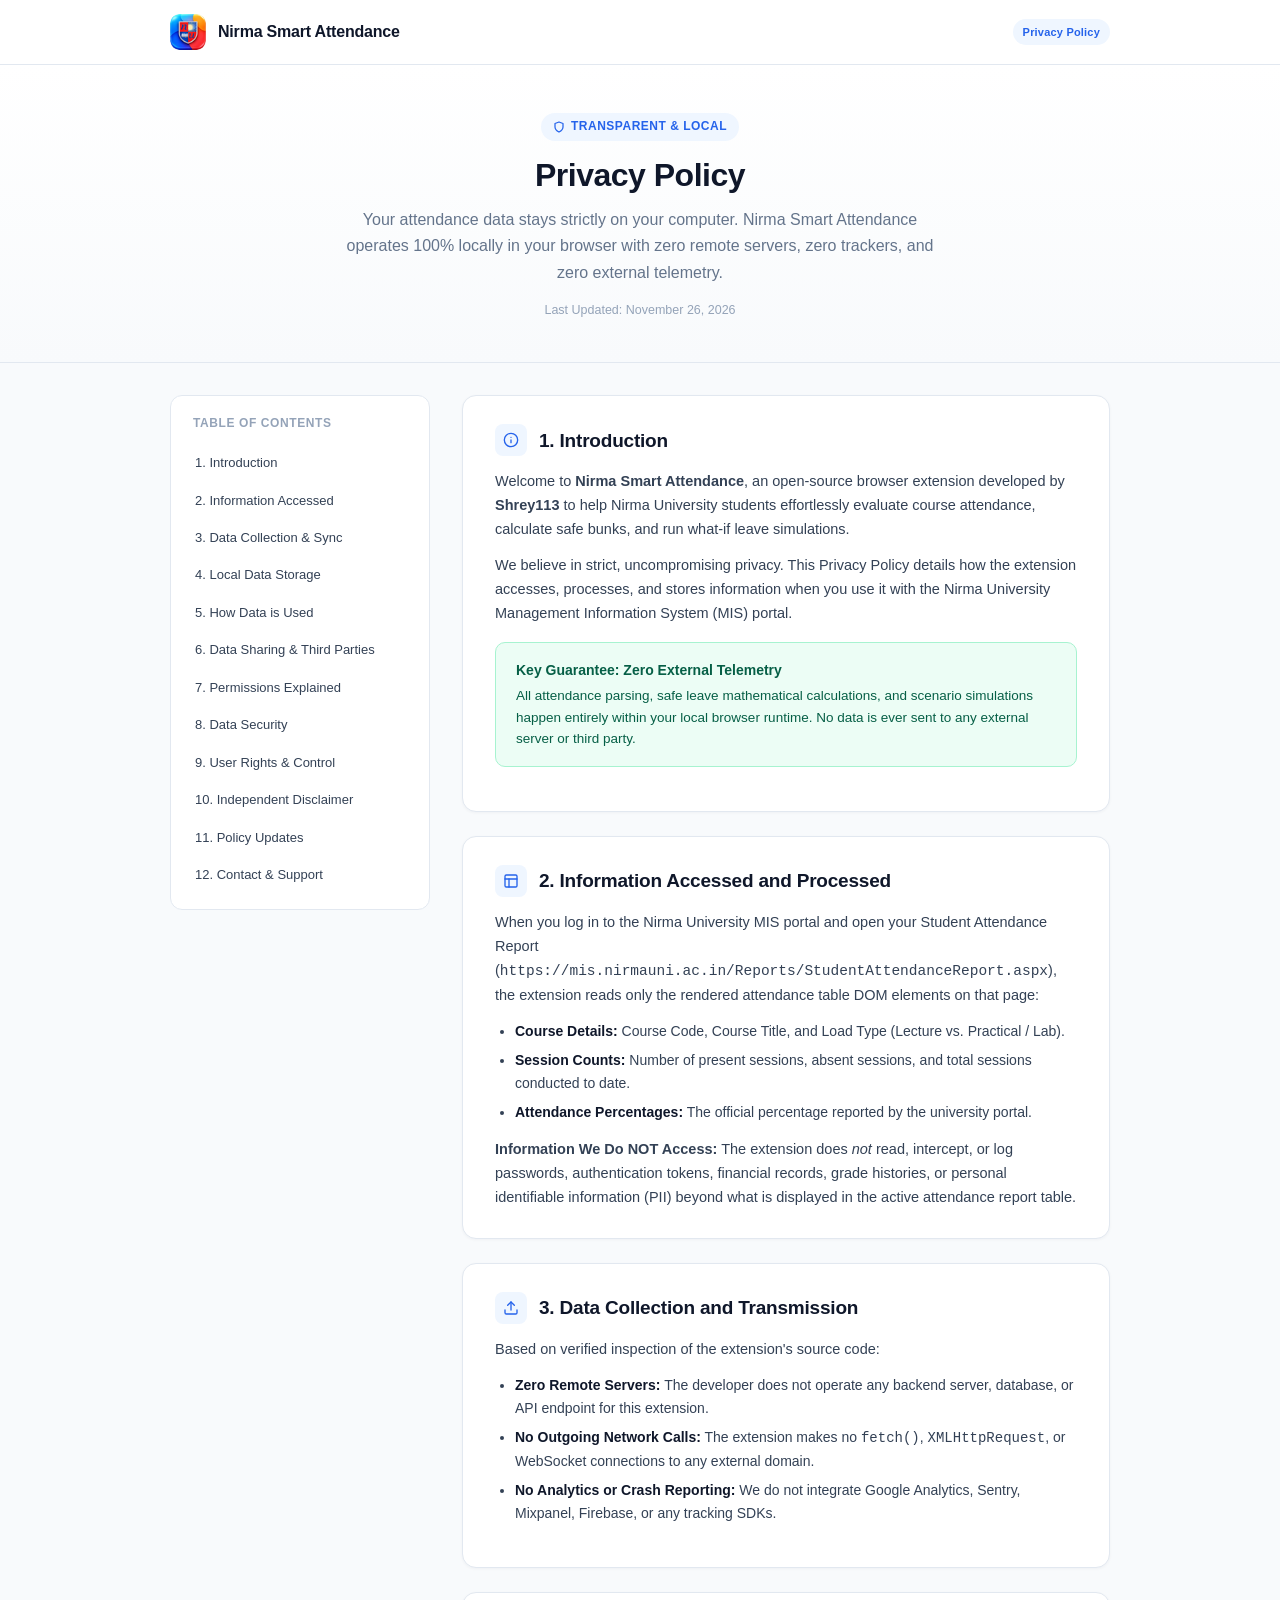
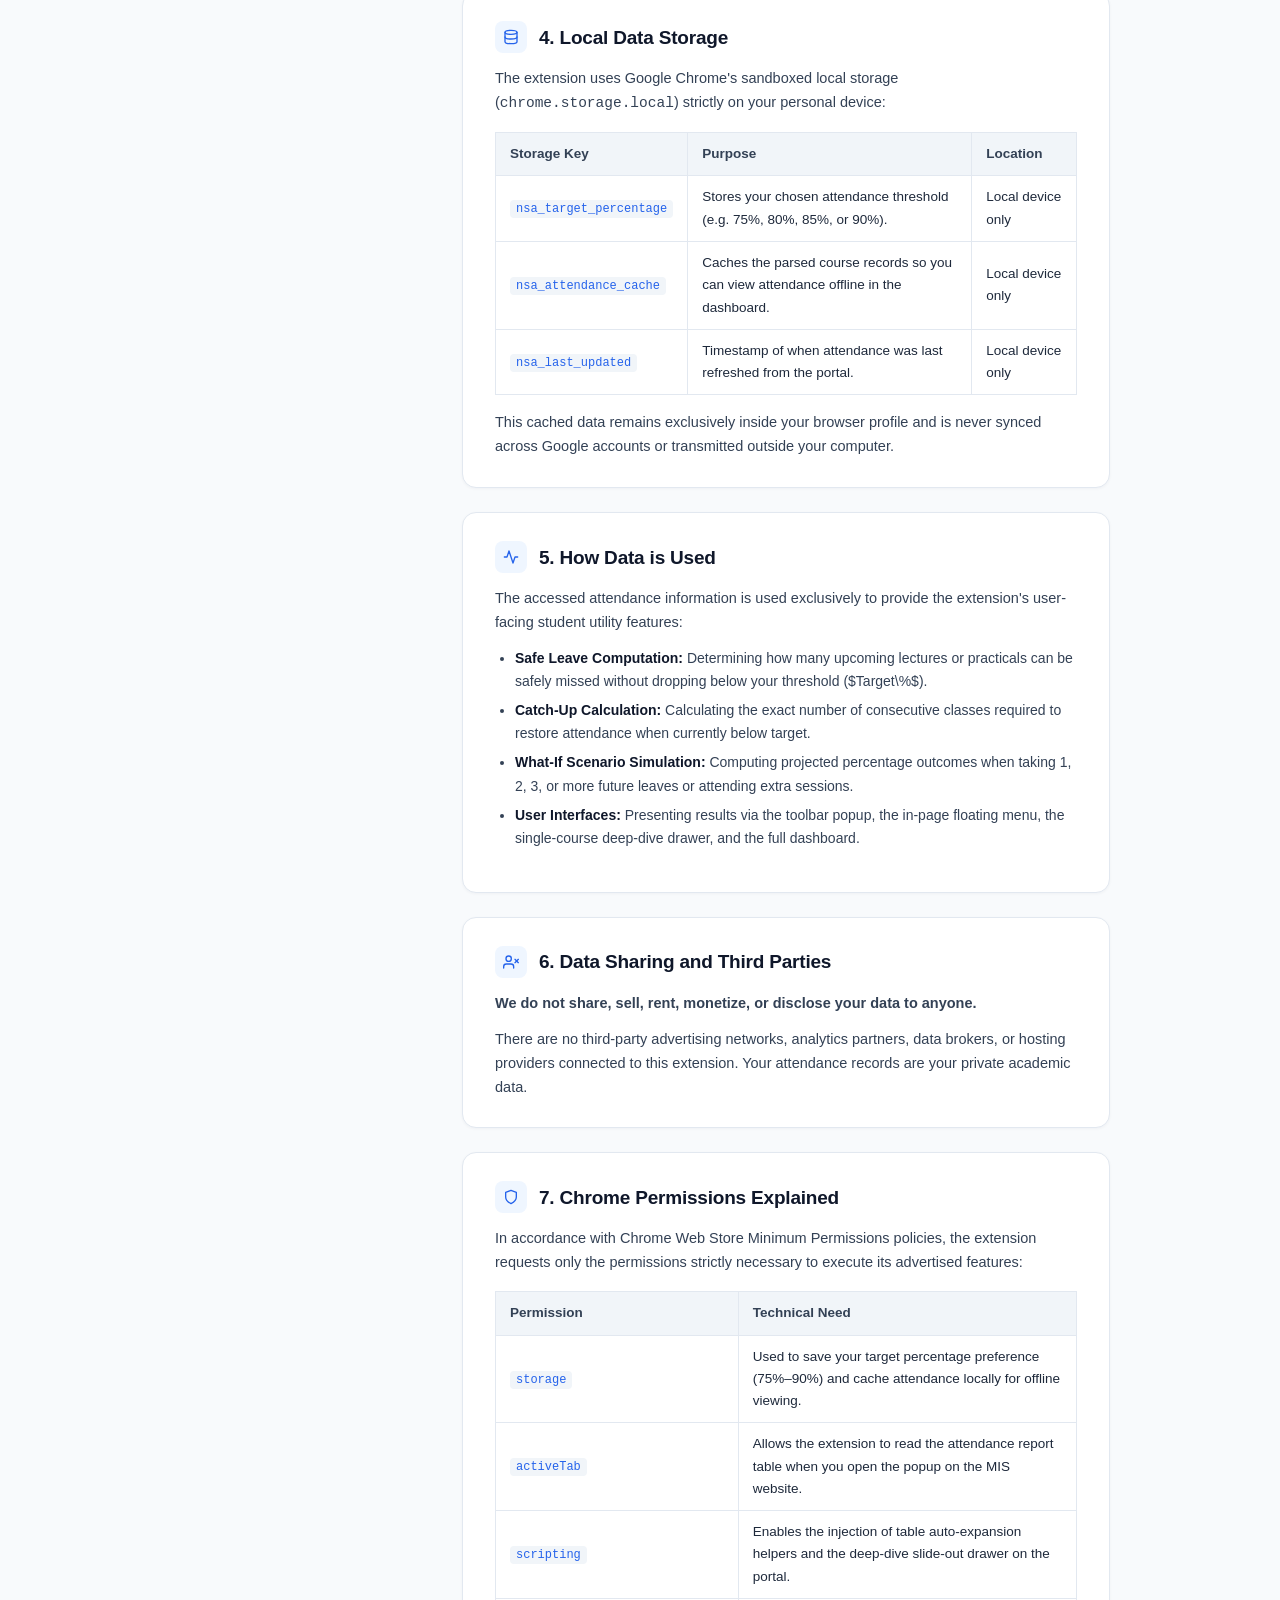
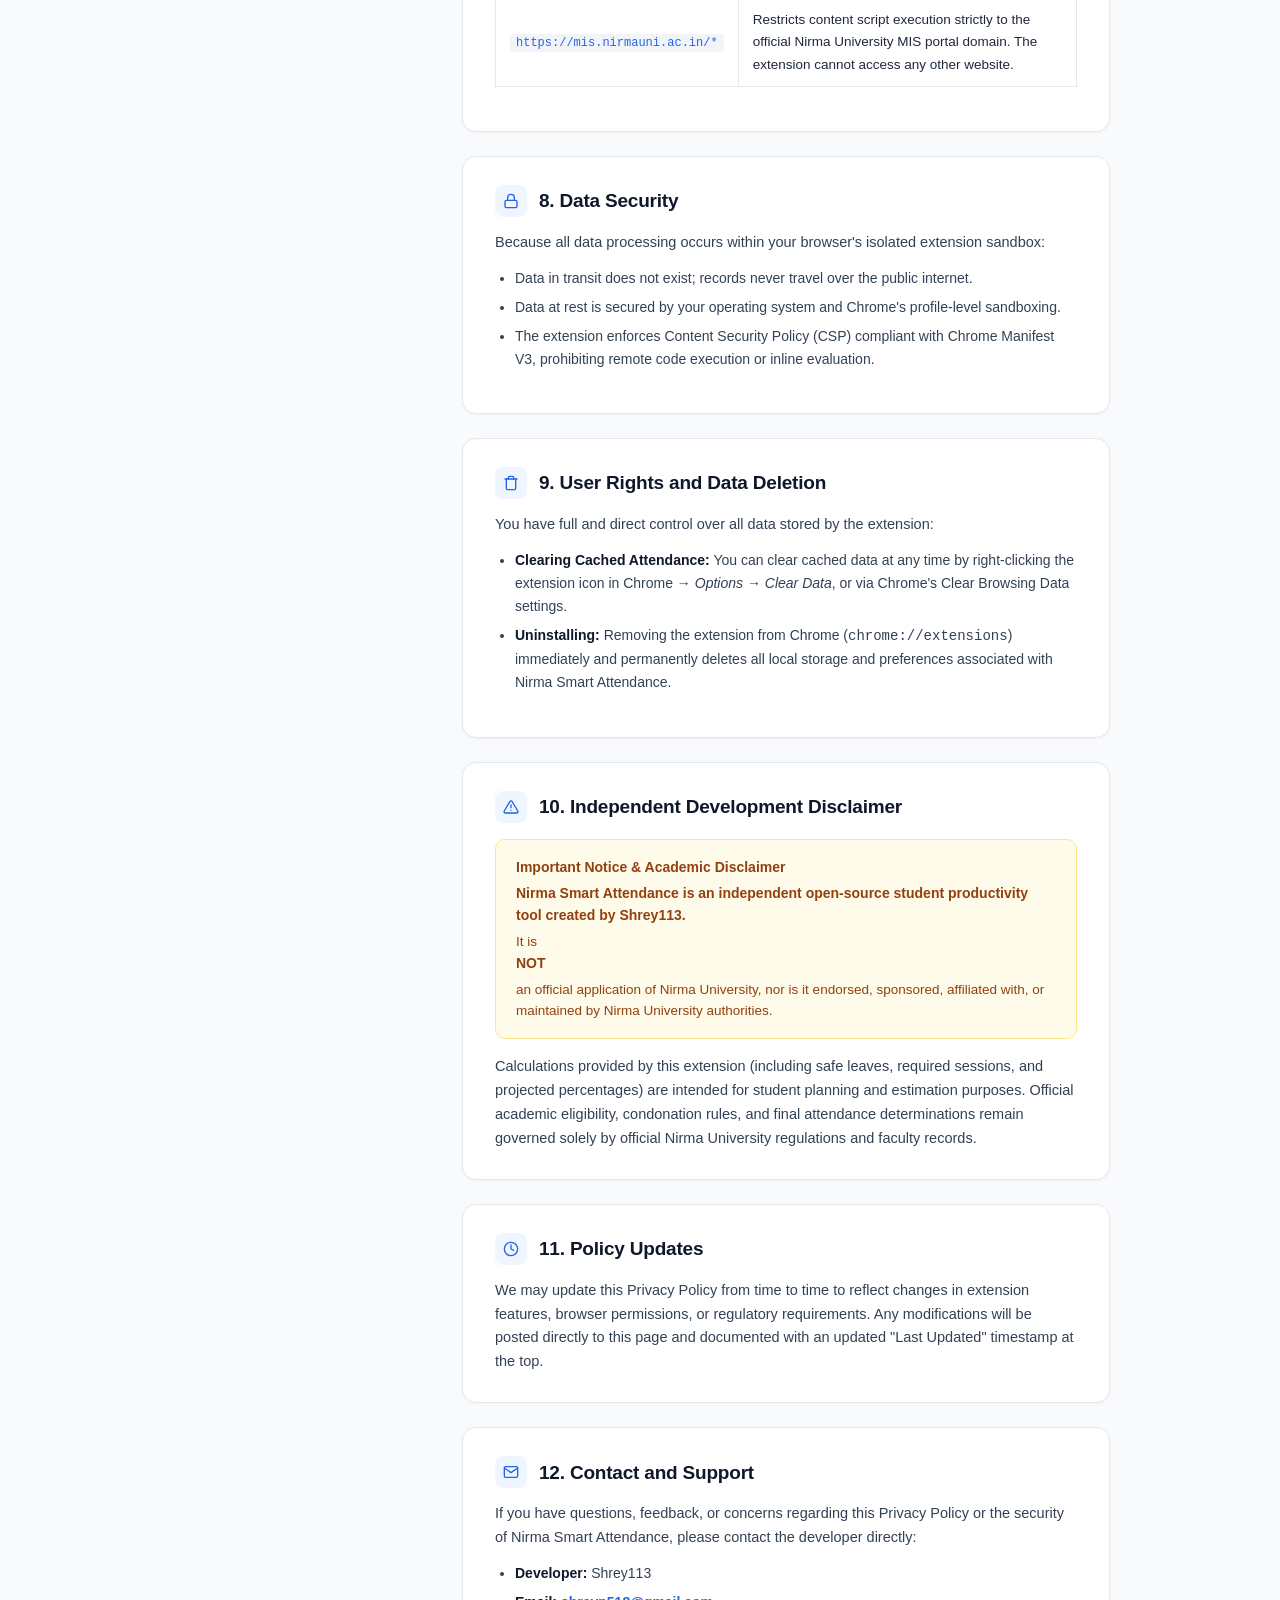
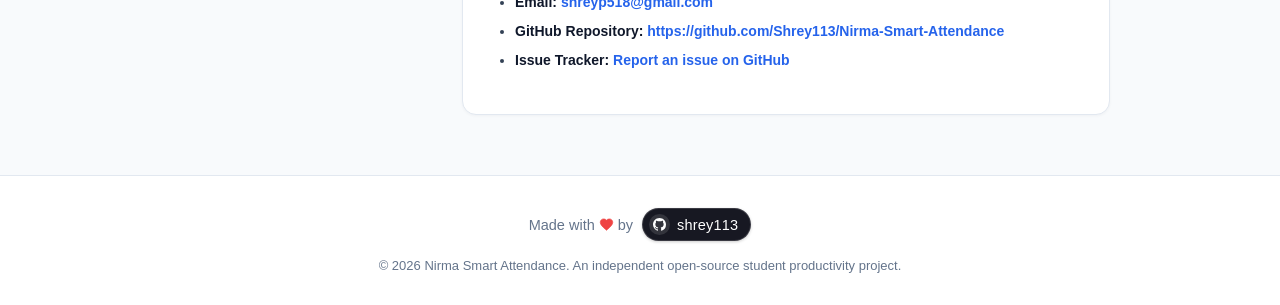
==== privacy.html @ ae68bc01 "feat: add gitignore and privacy policy page for Nirma Smart Attendance" ====
<!DOCTYPE html>
<html lang="en">
<head>
  <meta charset="UTF-8">
  <meta name="viewport" content="width=device-width, initial-scale=1.0">
  <title>Privacy Policy - Nirma Smart Attendance</title>
  <link rel="icon" type="image/png" href="assets/icons/icon32.png">
  <style>
    :root {
      --primary: #2563eb;
      --primary-hover: #1d4ed8;
      --primary-light: #eff6ff;
      --safe: #059669;
      --safe-bg: #ecfdf5;
      --warning: #d97706;
      --warning-bg: #fffbeb;
      --danger: #dc2626;
      --gray-50: #f8fafc;
      --gray-100: #f1f5f9;
      --gray-200: #e2e8f0;
      --gray-300: #cbd5e1;
      --gray-400: #94a3b8;
      --gray-500: #64748b;
      --gray-700: #334155;
      --gray-800: #1e293b;
      --gray-900: #0f172a;
      --font: -apple-system, BlinkMacSystemFont, "Segoe UI", Roboto, Helvetica, Arial, sans-serif;
    }

    * {
      box-sizing: border-box;
      margin: 0;
      padding: 0;
    }

    body {
      font-family: var(--font);
      background-color: var(--gray-50);
      color: var(--gray-800);
      line-height: 1.65;
      -webkit-font-smoothing: antialiased;
    }

    /* Top Navigation Bar */
    .nav-bar {
      background: #ffffff;
      border-bottom: 1px solid var(--gray-200);
      position: sticky;
      top: 0;
      z-index: 50;
      backdrop-filter: blur(8px);
    }

    .nav-container {
      max-width: 980px;
      margin: 0 auto;
      padding: 14px 20px;
      display: flex;
      align-items: center;
      justify-content: space-between;
    }

    .nav-brand {
      display: flex;
      align-items: center;
      gap: 12px;
      text-decoration: none;
      color: var(--gray-900);
    }

    .nav-logo {
      width: 36px;
      height: 36px;
      border-radius: 9px;
      object-fit: contain;
    }

    .nav-title {
      font-size: 16px;
      font-weight: 700;
      letter-spacing: -0.2px;
    }

    .nav-badge {
      background: var(--primary-light);
      color: var(--primary);
      font-size: 11px;
      font-weight: 700;
      padding: 4px 10px;
      border-radius: 9999px;
      letter-spacing: 0.2px;
    }

    /* Hero Banner */
    .hero-section {
      background: linear-gradient(180deg, #ffffff 0%, var(--gray-50) 100%);
      border-bottom: 1px solid var(--gray-200);
      padding: 48px 20px 40px;
      text-align: center;
    }

    .hero-container {
      max-width: 780px;
      margin: 0 auto;
    }

    .hero-tag {
      display: inline-flex;
      align-items: center;
      gap: 6px;
      background: var(--primary-light);
      color: var(--primary);
      padding: 4px 12px;
      border-radius: 9999px;
      font-size: 12px;
      font-weight: 700;
      text-transform: uppercase;
      letter-spacing: 0.5px;
      margin-bottom: 14px;
    }

    .hero-title {
      font-size: 32px;
      font-weight: 800;
      color: var(--gray-900);
      letter-spacing: -0.5px;
      line-height: 1.25;
      margin-bottom: 12px;
    }

    .hero-subtitle {
      font-size: 16px;
      color: var(--gray-500);
      max-width: 620px;
      margin: 0 auto;
    }

    .last-updated {
      display: inline-block;
      margin-top: 14px;
      font-size: 12.5px;
      color: var(--gray-400);
      font-weight: 500;
    }

    /* Main Content Container */
    .main-container {
      max-width: 980px;
      margin: 32px auto 60px;
      padding: 0 20px;
      display: grid;
      grid-template-columns: 260px 1fr;
      gap: 32px;
    }

    /* Table of Contents Sidebar */
    .sidebar {
      position: sticky;
      top: 80px;
      height: fit-content;
      background: #ffffff;
      border: 1px solid var(--gray-200);
      border-radius: 12px;
      padding: 18px 14px;
    }

    .sidebar-title {
      font-size: 12px;
      font-weight: 700;
      text-transform: uppercase;
      letter-spacing: 0.6px;
      color: var(--gray-400);
      margin-bottom: 12px;
      padding-left: 8px;
    }

    .toc-list {
      list-style: none;
      display: flex;
      flex-direction: column;
      gap: 4px;
    }

    .toc-link {
      display: block;
      padding: 6px 10px;
      color: var(--gray-700);
      text-decoration: none;
      font-size: 13px;
      font-weight: 500;
      border-radius: 6px;
      transition: all 0.15s ease;
    }

    .toc-link:hover {
      background: var(--primary-light);
      color: var(--primary);
    }

    /* Content Cards */
    .content-area {
      display: flex;
      flex-direction: column;
      gap: 24px;
    }

    .card {
      background: #ffffff;
      border: 1px solid var(--gray-200);
      border-radius: 14px;
      padding: 28px 32px;
      box-shadow: 0 1px 3px rgba(15, 23, 42, 0.04);
    }

    .card-header {
      display: flex;
      align-items: center;
      gap: 12px;
      margin-bottom: 14px;
    }

    .card-icon {
      width: 32px;
      height: 32px;
      border-radius: 8px;
      background: var(--primary-light);
      color: var(--primary);
      display: flex;
      align-items: center;
      justify-content: center;
      flex-shrink: 0;
    }

    .card-title {
      font-size: 19px;
      font-weight: 700;
      color: var(--gray-900);
      letter-spacing: -0.2px;
    }

    .card p {
      font-size: 14.5px;
      color: var(--gray-700);
      margin-bottom: 12px;
      line-height: 1.65;
    }

    .card p:last-child {
      margin-bottom: 0;
    }

    .card ul {
      margin: 10px 0 14px 20px;
      font-size: 14px;
      color: var(--gray-700);
      display: flex;
      flex-direction: column;
      gap: 6px;
    }

    .card li strong {
      color: var(--gray-900);
    }

    /* Callout & Disclaimer Boxes */
    .callout {
      border-radius: 10px;
      padding: 16px 20px;
      margin: 16px 0;
      font-size: 13.5px;
      line-height: 1.6;
    }

    .callout-safe {
      background: var(--safe-bg);
      border: 1px solid #a7f3d0;
      color: #065f46;
    }

    .callout-warning {
      background: var(--warning-bg);
      border: 1px solid #fde68a;
      color: #92400e;
    }

    .callout-info {
      background: var(--primary-light);
      border: 1px solid #bfdbfe;
      color: #1e40af;
    }

    .callout strong {
      display: block;
      margin-bottom: 4px;
      font-size: 14px;
    }

    /* Table within policy */
    .policy-table {
      width: 100%;
      border-collapse: collapse;
      margin: 16px 0;
      font-size: 13.5px;
    }

    .policy-table th,
    .policy-table td {
      padding: 10px 14px;
      border: 1px solid var(--gray-200);
      text-align: left;
    }

    .policy-table th {
      background: var(--gray-100);
      color: var(--gray-700);
      font-weight: 600;
    }

    .policy-table td code {
      background: var(--gray-100);
      padding: 2px 6px;
      border-radius: 4px;
      font-size: 12px;
      font-family: ui-monospace, Menlo, Consolas, monospace;
      color: var(--primary);
    }

    /* Footer */
    .site-footer {
      background: #ffffff;
      border-top: 1px solid var(--gray-200);
      padding: 32px 20px;
      text-align: center;
      font-size: 13px;
      color: var(--gray-500);
    }

    .footer-container {
      max-width: 980px;
      margin: 0 auto;
      display: flex;
      flex-direction: column;
      align-items: center;
      gap: 14px;
    }

    .unified-footer-pill {
      display: inline-flex;
      align-items: center;
      gap: 9px;
      line-height: 1;
      white-space: nowrap;
    }

    .footer-made-by-text {
      font-size: 14.5px;
      font-weight: 500;
      color: var(--gray-500);
      display: inline-flex;
      align-items: center;
      gap: 4px;
    }

    .github-log-badge {
      display: inline-flex;
      align-items: center;
      gap: 7px;
      padding: 5px 12px 5px 6px;
      border-radius: 9999px;
      background: #171822;
      border: 1px solid rgba(255, 255, 255, 0.15);
      box-shadow: 0 1px 3px rgba(0, 0, 0, 0.2);
      text-decoration: none;
      cursor: pointer;
      line-height: 1;
      transition: all 0.15s ease;
    }

    .github-log-badge:hover {
      background: #1e202e;
      transform: translateY(-1px);
    }

    .github-log-icon-circle {
      display: flex;
      align-items: center;
      justify-content: center;
      width: 21px;
      height: 21px;
      border-radius: 50%;
      background: rgba(255, 255, 255, 0.12);
      color: #ffffff;
      flex-shrink: 0;
    }

    .github-log-text {
      color: #ffffff;
      font-size: 14.5px;
      font-weight: 500;
      letter-spacing: 0.2px;
      line-height: 1;
    }

    /* Responsive */
    @media (max-width: 768px) {
      .main-container {
        grid-template-columns: 1fr;
        margin-top: 20px;
      }

      .sidebar {
        display: none;
      }

      .card {
        padding: 22px 18px;
      }

      .hero-title {
        font-size: 26px;
      }

      .hero-subtitle {
        font-size: 14.5px;
      }
    }
  </style>
</head>
<body>

  <!-- Top Navigation Bar -->
  <nav class="nav-bar">
    <div class="nav-container">
      <a href="https://github.com/Shrey113/Nirma-Smart-Attendance" class="nav-brand" target="_blank" rel="noopener">
        <img src="assets/icons/icon48.png" alt="Logo" class="nav-logo">
        <span class="nav-title">Nirma Smart Attendance</span>
      </a>
      <span class="nav-badge">Privacy Policy</span>
    </div>
  </nav>

  <!-- Hero Header -->
  <header class="hero-section">
    <div class="hero-container">
      <span class="hero-tag">
        <svg width="12" height="12" viewBox="0 0 24 24" fill="none" stroke="currentColor" stroke-width="2.5" stroke-linecap="round" stroke-linejoin="round"><path d="M12 22s8-4 8-10V5l-8-3-8 3v7c0 6 8 10 8 10z"></path></svg>
        Transparent &amp; Local
      </span>
      <h1 class="hero-title">Privacy Policy</h1>
      <p class="hero-subtitle">
        Your attendance data stays strictly on your computer. Nirma Smart Attendance operates 100% locally in your browser with zero remote servers, zero trackers, and zero external telemetry.
      </p>
      <span class="last-updated">Last Updated: November 26, 2026</span>
    </div>
  </header>

  <!-- Main Content Layout -->
  <main class="main-container">

    <!-- Table of Contents Sidebar -->
    <aside class="sidebar">
      <div class="sidebar-title">Table of Contents</div>
      <ul class="toc-list">
        <li><a href="#introduction" class="toc-link">1. Introduction</a></li>
        <li><a href="#information-accessed" class="toc-link">2. Information Accessed</a></li>
        <li><a href="#data-collection" class="toc-link">3. Data Collection &amp; Sync</a></li>
        <li><a href="#data-storage" class="toc-link">4. Local Data Storage</a></li>
        <li><a href="#data-usage" class="toc-link">5. How Data is Used</a></li>
        <li><a href="#data-sharing" class="toc-link">6. Data Sharing &amp; Third Parties</a></li>
        <li><a href="#permissions" class="toc-link">7. Permissions Explained</a></li>
        <li><a href="#security" class="toc-link">8. Data Security</a></li>
        <li><a href="#user-rights" class="toc-link">9. User Rights &amp; Control</a></li>
        <li><a href="#disclaimer" class="toc-link">10. Independent Disclaimer</a></li>
        <li><a href="#policy-updates" class="toc-link">11. Policy Updates</a></li>
        <li><a href="#contact" class="toc-link">12. Contact &amp; Support</a></li>
      </ul>
    </aside>

    <!-- Main Content Area -->
    <div class="content-area">

      <!-- 1. Introduction -->
      <section class="card" id="introduction">
        <div class="card-header">
          <div class="card-icon">
            <svg width="16" height="16" viewBox="0 0 24 24" fill="none" stroke="currentColor" stroke-width="2" stroke-linecap="round" stroke-linejoin="round"><circle cx="12" cy="12" r="10"></circle><line x1="12" y1="16" x2="12" y2="12"></line><line x1="12" y1="8" x2="12.01" y2="8"></line></svg>
          </div>
          <h2 class="card-title">1. Introduction</h2>
        </div>
        <p>
          Welcome to <strong>Nirma Smart Attendance</strong>, an open-source browser extension developed by <strong>Shrey113</strong> to help Nirma University students effortlessly evaluate course attendance, calculate safe bunks, and run what-if leave simulations.
        </p>
        <p>
          We believe in strict, uncompromising privacy. This Privacy Policy details how the extension accesses, processes, and stores information when you use it with the Nirma University Management Information System (MIS) portal.
        </p>
        <div class="callout callout-safe">
          <strong>Key Guarantee: Zero External Telemetry</strong>
          All attendance parsing, safe leave mathematical calculations, and scenario simulations happen entirely within your local browser runtime. No data is ever sent to any external server or third party.
        </div>
      </section>

      <!-- 2. Information Accessed & Processed -->
      <section class="card" id="information-accessed">
        <div class="card-header">
          <div class="card-icon">
            <svg width="16" height="16" viewBox="0 0 24 24" fill="none" stroke="currentColor" stroke-width="2" stroke-linecap="round" stroke-linejoin="round"><rect x="3" y="3" width="18" height="18" rx="2" ry="2"></rect><line x1="3" y1="9" x2="21" y2="9"></line><line x1="9" y1="21" x2="9" y2="9"></line></svg>
          </div>
          <h2 class="card-title">2. Information Accessed and Processed</h2>
        </div>
        <p>
          When you log in to the Nirma University MIS portal and open your Student Attendance Report (<code>https://mis.nirmauni.ac.in/Reports/StudentAttendanceReport.aspx</code>), the extension reads only the rendered attendance table DOM elements on that page:
        </p>
        <ul>
          <li><strong>Course Details:</strong> Course Code, Course Title, and Load Type (Lecture vs. Practical / Lab).</li>
          <li><strong>Session Counts:</strong> Number of present sessions, absent sessions, and total sessions conducted to date.</li>
          <li><strong>Attendance Percentages:</strong> The official percentage reported by the university portal.</li>
        </ul>
        <p>
          <strong>Information We Do NOT Access:</strong> The extension does <em>not</em> read, intercept, or log passwords, authentication tokens, financial records, grade histories, or personal identifiable information (PII) beyond what is displayed in the active attendance report table.
        </p>
      </section>

      <!-- 3. Data Collection & Transmission -->
      <section class="card" id="data-collection">
        <div class="card-header">
          <div class="card-icon">
            <svg width="16" height="16" viewBox="0 0 24 24" fill="none" stroke="currentColor" stroke-width="2" stroke-linecap="round" stroke-linejoin="round"><path d="M21 15v4a2 2 0 0 1-2 2H5a2 2 0 0 1-2-2v-4"></path><polyline points="17 8 12 3 7 8"></polyline><line x1="12" y1="3" x2="12" y2="15"></line></svg>
          </div>
          <h2 class="card-title">3. Data Collection and Transmission</h2>
        </div>
        <p>
          Based on verified inspection of the extension's source code:
        </p>
        <ul>
          <li><strong>Zero Remote Servers:</strong> The developer does not operate any backend server, database, or API endpoint for this extension.</li>
          <li><strong>No Outgoing Network Calls:</strong> The extension makes no <code>fetch()</code>, <code>XMLHttpRequest</code>, or WebSocket connections to any external domain.</li>
          <li><strong>No Analytics or Crash Reporting:</strong> We do not integrate Google Analytics, Sentry, Mixpanel, Firebase, or any tracking SDKs.</li>
        </ul>
      </section>

      <!-- 4. Data Storage -->
      <section class="card" id="data-storage">
        <div class="card-header">
          <div class="card-icon">
            <svg width="16" height="16" viewBox="0 0 24 24" fill="none" stroke="currentColor" stroke-width="2" stroke-linecap="round" stroke-linejoin="round"><ellipse cx="12" cy="5" rx="9" ry="3"></ellipse><path d="M21 12c0 1.66-4 3-9 3s-9-1.34-9-3"></path><path d="M3 5v14c0 1.66 4 3 9 3s9-1.34 9-3V5"></path></svg>
          </div>
          <h2 class="card-title">4. Local Data Storage</h2>
        </div>
        <p>
          The extension uses Google Chrome's sandboxed local storage (<code>chrome.storage.local</code>) strictly on your personal device:
        </p>
        <table class="policy-table">
          <thead>
            <tr>
              <th>Storage Key</th>
              <th>Purpose</th>
              <th>Location</th>
            </tr>
          </thead>
          <tbody>
            <tr>
              <td><code>nsa_target_percentage</code></td>
              <td>Stores your chosen attendance threshold (e.g. 75%, 80%, 85%, or 90%).</td>
              <td>Local device only</td>
            </tr>
            <tr>
              <td><code>nsa_attendance_cache</code></td>
              <td>Caches the parsed course records so you can view attendance offline in the dashboard.</td>
              <td>Local device only</td>
            </tr>
            <tr>
              <td><code>nsa_last_updated</code></td>
              <td>Timestamp of when attendance was last refreshed from the portal.</td>
              <td>Local device only</td>
            </tr>
          </tbody>
        </table>
        <p>
          This cached data remains exclusively inside your browser profile and is never synced across Google accounts or transmitted outside your computer.
        </p>
      </section>

      <!-- 5. Data Usage -->
      <section class="card" id="data-usage">
        <div class="card-header">
          <div class="card-icon">
            <svg width="16" height="16" viewBox="0 0 24 24" fill="none" stroke="currentColor" stroke-width="2" stroke-linecap="round" stroke-linejoin="round"><polyline points="22 12 18 12 15 21 9 3 6 12 2 12"></polyline></svg>
          </div>
          <h2 class="card-title">5. How Data is Used</h2>
        </div>
        <p>
          The accessed attendance information is used exclusively to provide the extension's user-facing student utility features:
        </p>
        <ul>
          <li><strong>Safe Leave Computation:</strong> Determining how many upcoming lectures or practicals can be safely missed without dropping below your threshold ($Target\%$).</li>
          <li><strong>Catch-Up Calculation:</strong> Calculating the exact number of consecutive classes required to restore attendance when currently below target.</li>
          <li><strong>What-If Scenario Simulation:</strong> Computing projected percentage outcomes when taking 1, 2, 3, or more future leaves or attending extra sessions.</li>
          <li><strong>User Interfaces:</strong> Presenting results via the toolbar popup, the in-page floating menu, the single-course deep-dive drawer, and the full dashboard.</li>
        </ul>
      </section>

      <!-- 6. Data Sharing & Third Parties -->
      <section class="card" id="data-sharing">
        <div class="card-header">
          <div class="card-icon">
            <svg width="16" height="16" viewBox="0 0 24 24" fill="none" stroke="currentColor" stroke-width="2" stroke-linecap="round" stroke-linejoin="round"><path d="M16 21v-2a4 4 0 0 0-4-4H5a4 4 0 0 0-4 4v2"></path><circle cx="8.5" cy="7" r="4"></circle><line x1="18" y1="8" x2="23" y2="13"></line><line x1="23" y1="8" x2="18" y2="13"></line></svg>
          </div>
          <h2 class="card-title">6. Data Sharing and Third Parties</h2>
        </div>
        <p>
          <strong>We do not share, sell, rent, monetize, or disclose your data to anyone.</strong>
        </p>
        <p>
          There are no third-party advertising networks, analytics partners, data brokers, or hosting providers connected to this extension. Your attendance records are your private academic data.
        </p>
      </section>

      <!-- 7. Permissions Explained -->
      <section class="card" id="permissions">
        <div class="card-header">
          <div class="card-icon">
            <svg width="16" height="16" viewBox="0 0 24 24" fill="none" stroke="currentColor" stroke-width="2" stroke-linecap="round" stroke-linejoin="round"><path d="M12 22s8-4 8-10V5l-8-3-8 3v7c0 6 8 10 8 10z"></path></svg>
          </div>
          <h2 class="card-title">7. Chrome Permissions Explained</h2>
        </div>
        <p>
          In accordance with Chrome Web Store Minimum Permissions policies, the extension requests only the permissions strictly necessary to execute its advertised features:
        </p>
        <table class="policy-table">
          <thead>
            <tr>
              <th>Permission</th>
              <th>Technical Need</th>
            </tr>
          </thead>
          <tbody>
            <tr>
              <td><code>storage</code></td>
              <td>Used to save your target percentage preference (75%–90%) and cache attendance locally for offline viewing.</td>
            </tr>
            <tr>
              <td><code>activeTab</code></td>
              <td>Allows the extension to read the attendance report table when you open the popup on the MIS website.</td>
            </tr>
            <tr>
              <td><code>scripting</code></td>
              <td>Enables the injection of table auto-expansion helpers and the deep-dive slide-out drawer on the portal.</td>
            </tr>
            <tr>
              <td><code>https://mis.nirmauni.ac.in/*</code></td>
              <td>Restricts content script execution strictly to the official Nirma University MIS portal domain. The extension cannot access any other website.</td>
            </tr>
          </tbody>
        </table>
      </section>

      <!-- 8. Data Security -->
      <section class="card" id="security">
        <div class="card-header">
          <div class="card-icon">
            <svg width="16" height="16" viewBox="0 0 24 24" fill="none" stroke="currentColor" stroke-width="2" stroke-linecap="round" stroke-linejoin="round"><rect x="3" y="11" width="18" height="11" rx="2" ry="2"></rect><path d="M7 11V7a5 5 0 0 1 10 0v4"></path></svg>
          </div>
          <h2 class="card-title">8. Data Security</h2>
        </div>
        <p>
          Because all data processing occurs within your browser's isolated extension sandbox:
        </p>
        <ul>
          <li>Data in transit does not exist; records never travel over the public internet.</li>
          <li>Data at rest is secured by your operating system and Chrome's profile-level sandboxing.</li>
          <li>The extension enforces Content Security Policy (CSP) compliant with Chrome Manifest V3, prohibiting remote code execution or inline evaluation.</li>
        </ul>
      </section>

      <!-- 9. User Rights & Data Deletion -->
      <section class="card" id="user-rights">
        <div class="card-header">
          <div class="card-icon">
            <svg width="16" height="16" viewBox="0 0 24 24" fill="none" stroke="currentColor" stroke-width="2" stroke-linecap="round" stroke-linejoin="round"><polyline points="3 6 5 6 21 6"></polyline><path d="M19 6v14a2 2 0 0 1-2 2H7a2 2 0 0 1-2-2V6m3 0V4a2 2 0 0 1 2-2h4a2 2 0 0 1 2 2v2"></path></svg>
          </div>
          <h2 class="card-title">9. User Rights and Data Deletion</h2>
        </div>
        <p>
          You have full and direct control over all data stored by the extension:
        </p>
        <ul>
          <li><strong>Clearing Cached Attendance:</strong> You can clear cached data at any time by right-clicking the extension icon in Chrome &rarr; <em>Options</em> &rarr; <em>Clear Data</em>, or via Chrome's Clear Browsing Data settings.</li>
          <li><strong>Uninstalling:</strong> Removing the extension from Chrome (<code>chrome://extensions</code>) immediately and permanently deletes all local storage and preferences associated with Nirma Smart Attendance.</li>
        </ul>
      </section>

      <!-- 10. Independent Disclaimer -->
      <section class="card" id="disclaimer">
        <div class="card-header">
          <div class="card-icon">
            <svg width="16" height="16" viewBox="0 0 24 24" fill="none" stroke="currentColor" stroke-width="2" stroke-linecap="round" stroke-linejoin="round"><path d="M10.29 3.86L1.82 18a2 2 0 0 0 1.71 3h16.94a2 2 0 0 0 1.71-3L13.71 3.86a2 2 0 0 0-3.42 0z"></path><line x1="12" y1="9" x2="12" y2="13"></line><line x1="12" y1="17" x2="12.01" y2="17"></line></svg>
          </div>
          <h2 class="card-title">10. Independent Development Disclaimer</h2>
        </div>
        <div class="callout callout-warning">
          <strong>Important Notice &amp; Academic Disclaimer</strong>
          <strong>Nirma Smart Attendance is an independent open-source student productivity tool created by Shrey113.</strong> It is <strong>NOT</strong> an official application of Nirma University, nor is it endorsed, sponsored, affiliated with, or maintained by Nirma University authorities.
        </div>
        <p>
          Calculations provided by this extension (including safe leaves, required sessions, and projected percentages) are intended for student planning and estimation purposes. Official academic eligibility, condonation rules, and final attendance determinations remain governed solely by official Nirma University regulations and faculty records.
        </p>
      </section>

      <!-- 11. Policy Updates -->
      <section class="card" id="policy-updates">
        <div class="card-header">
          <div class="card-icon">
            <svg width="16" height="16" viewBox="0 0 24 24" fill="none" stroke="currentColor" stroke-width="2" stroke-linecap="round" stroke-linejoin="round"><circle cx="12" cy="12" r="10"></circle><polyline points="12 6 12 12 16 14"></polyline></svg>
          </div>
          <h2 class="card-title">11. Policy Updates</h2>
        </div>
        <p>
          We may update this Privacy Policy from time to time to reflect changes in extension features, browser permissions, or regulatory requirements. Any modifications will be posted directly to this page and documented with an updated "Last Updated" timestamp at the top.
        </p>
      </section>

      <!-- 12. Contact Information -->
      <section class="card" id="contact">
        <div class="card-header">
          <div class="card-icon">
            <svg width="16" height="16" viewBox="0 0 24 24" fill="none" stroke="currentColor" stroke-width="2" stroke-linecap="round" stroke-linejoin="round"><path d="M4 4h16c1.1 0 2 .9 2 2v12c0 1.1-.9 2-2 2H4c-1.1 0-2-.9-2-2V6c0-1.1.9-2 2-2z"></path><polyline points="22,6 12,13 2,6"></polyline></svg>
          </div>
          <h2 class="card-title">12. Contact and Support</h2>
        </div>
        <p>
          If you have questions, feedback, or concerns regarding this Privacy Policy or the security of Nirma Smart Attendance, please contact the developer directly:
        </p>
        <ul>
          <li><strong>Developer:</strong> Shrey113</li>
          <li><strong>Email:</strong> <a href="mailto:shreyp518@gmail.com" style="color: var(--primary); text-decoration: none; font-weight: 600;">shreyp518@gmail.com</a></li>
          <li><strong>GitHub Repository:</strong> <a href="https://github.com/Shrey113/Nirma-Smart-Attendance" target="_blank" rel="noopener" style="color: var(--primary); text-decoration: none; font-weight: 600;">https://github.com/Shrey113/Nirma-Smart-Attendance</a></li>
          <li><strong>Issue Tracker:</strong> <a href="https://github.com/Shrey113/Nirma-Smart-Attendance/issues" target="_blank" rel="noopener" style="color: var(--primary); text-decoration: none; font-weight: 600;">Report an issue on GitHub</a></li>
        </ul>
      </section>

    </div>
  </main>

  <!-- Site Footer -->
  <footer class="site-footer">
    <div class="footer-container">
      <div class="unified-footer-pill">
        <span class="footer-made-by-text">Made with <svg viewBox="0 0 24 24" width="15" height="15" fill="#ef4444" stroke="#ef4444" style="vertical-align: -1px; display: inline-block;"><path d="M12 21.35l-1.45-1.32C5.4 15.36 2 12.28 2 8.5 2 5.42 4.42 3 7.5 3c1.74 0 3.41.81 4.5 2.09C13.09 3.81 14.76 3 16.5 3 19.58 3 22 5.42 22 8.5c0 3.78-3.4 6.86-8.55 11.54L12 21.35z"/></svg> by</span>
        <a href="https://github.com/Shrey113/Nirma-Smart-Attendance" target="_blank" rel="noopener" class="github-log-badge" title="GitHub: shrey113">
          <span class="github-log-icon-circle">
            <svg viewBox="0 0 24 24" width="13" height="13" fill="currentColor"><path d="M12 0C5.37 0 0 5.37 0 12c0 5.31 3.435 9.795 8.205 11.385.6.105.825-.255.825-.57 0-.285-.015-1.23-.015-2.235-3.015.555-3.795-.735-4.035-1.41-.135-.345-.72-1.41-1.23-1.695-.42-.225-1.02-.78-.015-.795.945-.015 1.62.87 1.845 1.23 1.08 1.815 2.805 1.305 3.495.99.105-.78.42-1.305.765-1.605-2.67-.3-5.46-1.335-5.46-5.925 0-1.305.465-2.385 1.23-3.225-.12-.3-.54-1.53.12-3.18 0 0 1.005-.315 3.3 1.23.96-.27 1.98-.405 3-.405s2.04.135 3 .405c2.295-1.56 3.3-1.23 3.3-1.23.66 1.65.24 2.88.12 3.18.765.84 1.23 1.905 1.23 3.225 0 4.605-2.805 5.625-5.475 5.925.435.375.81 1.095.81 2.22 0 1.605-.015 2.895-.015 3.3 0 .315.225.69.825.57A12.02 12.02 0 0024 12c0-6.63-5.37-12-12-12z"/></svg>
          </span>
          <span class="github-log-text">shrey113</span>
        </a>
      </div>
      <p>&copy; 2026 Nirma Smart Attendance. An independent open-source student productivity project.</p>
    </div>
  </footer>

</body>
</html>
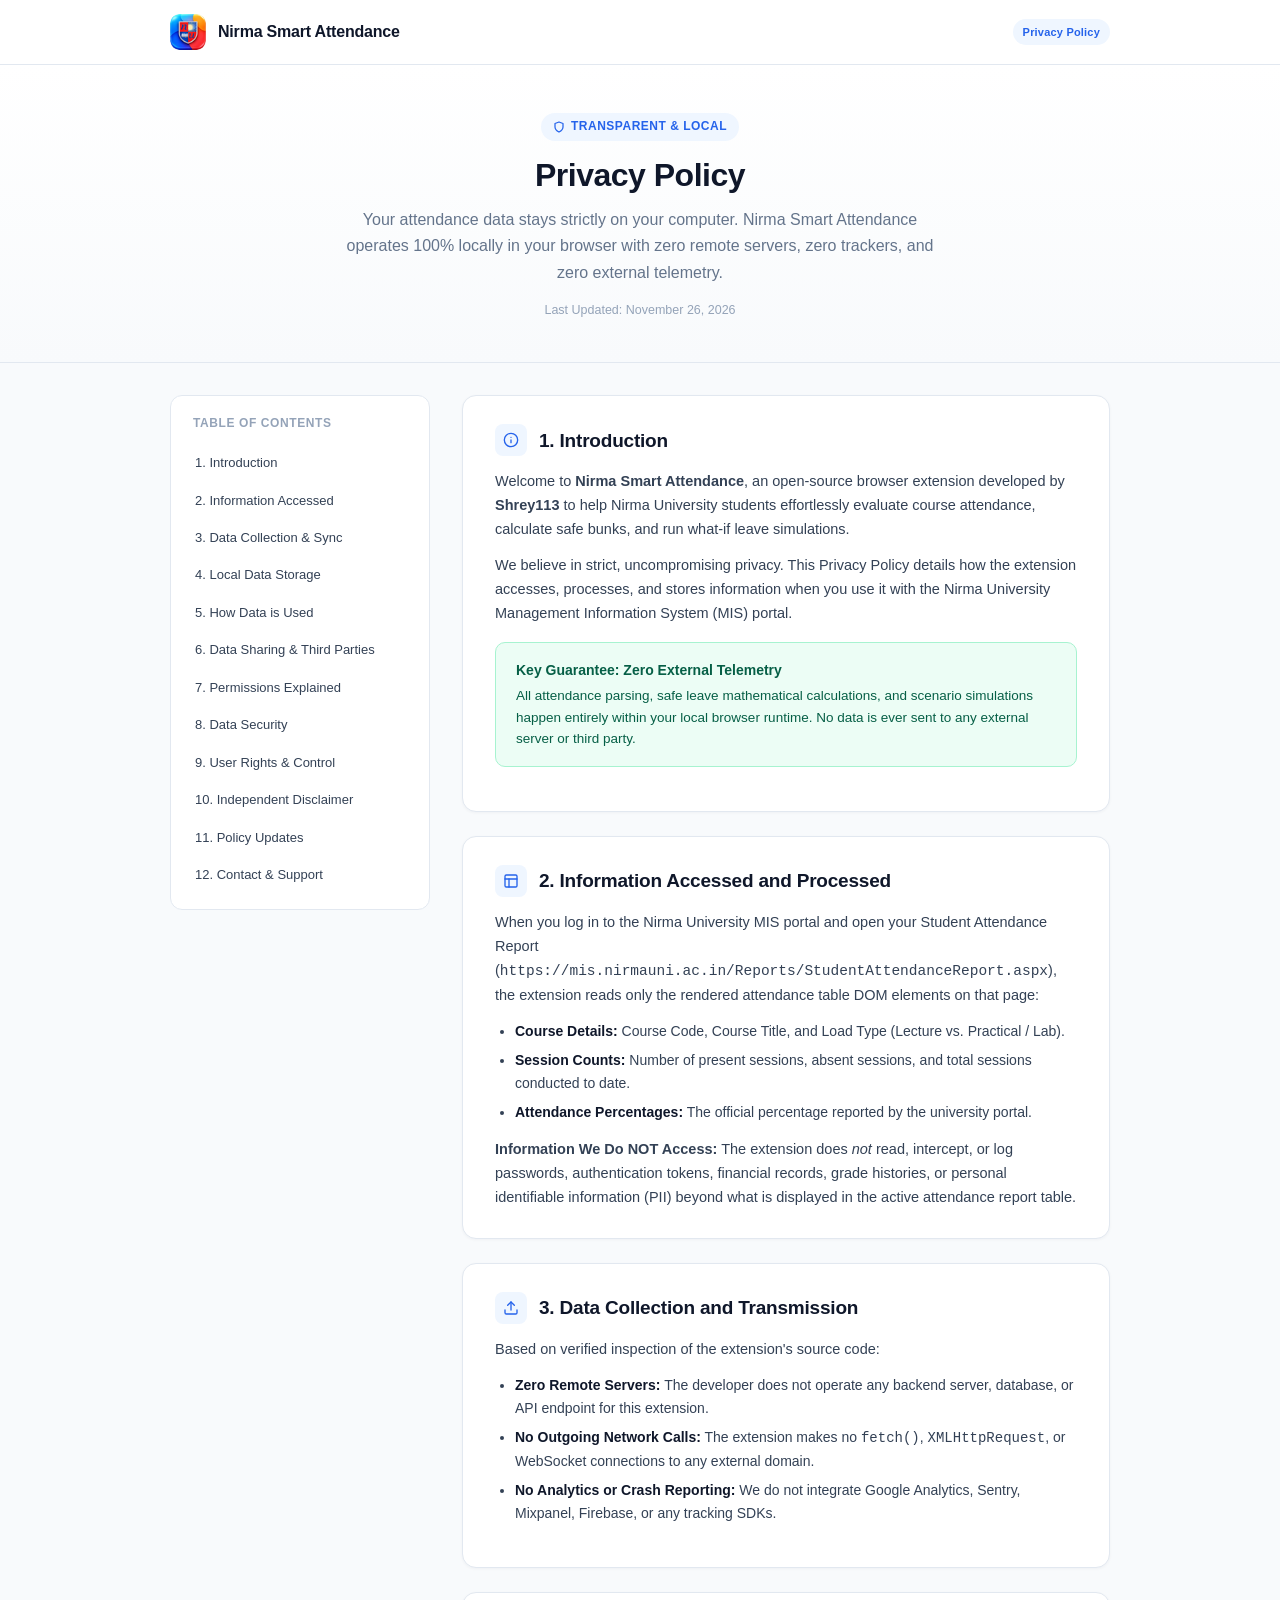
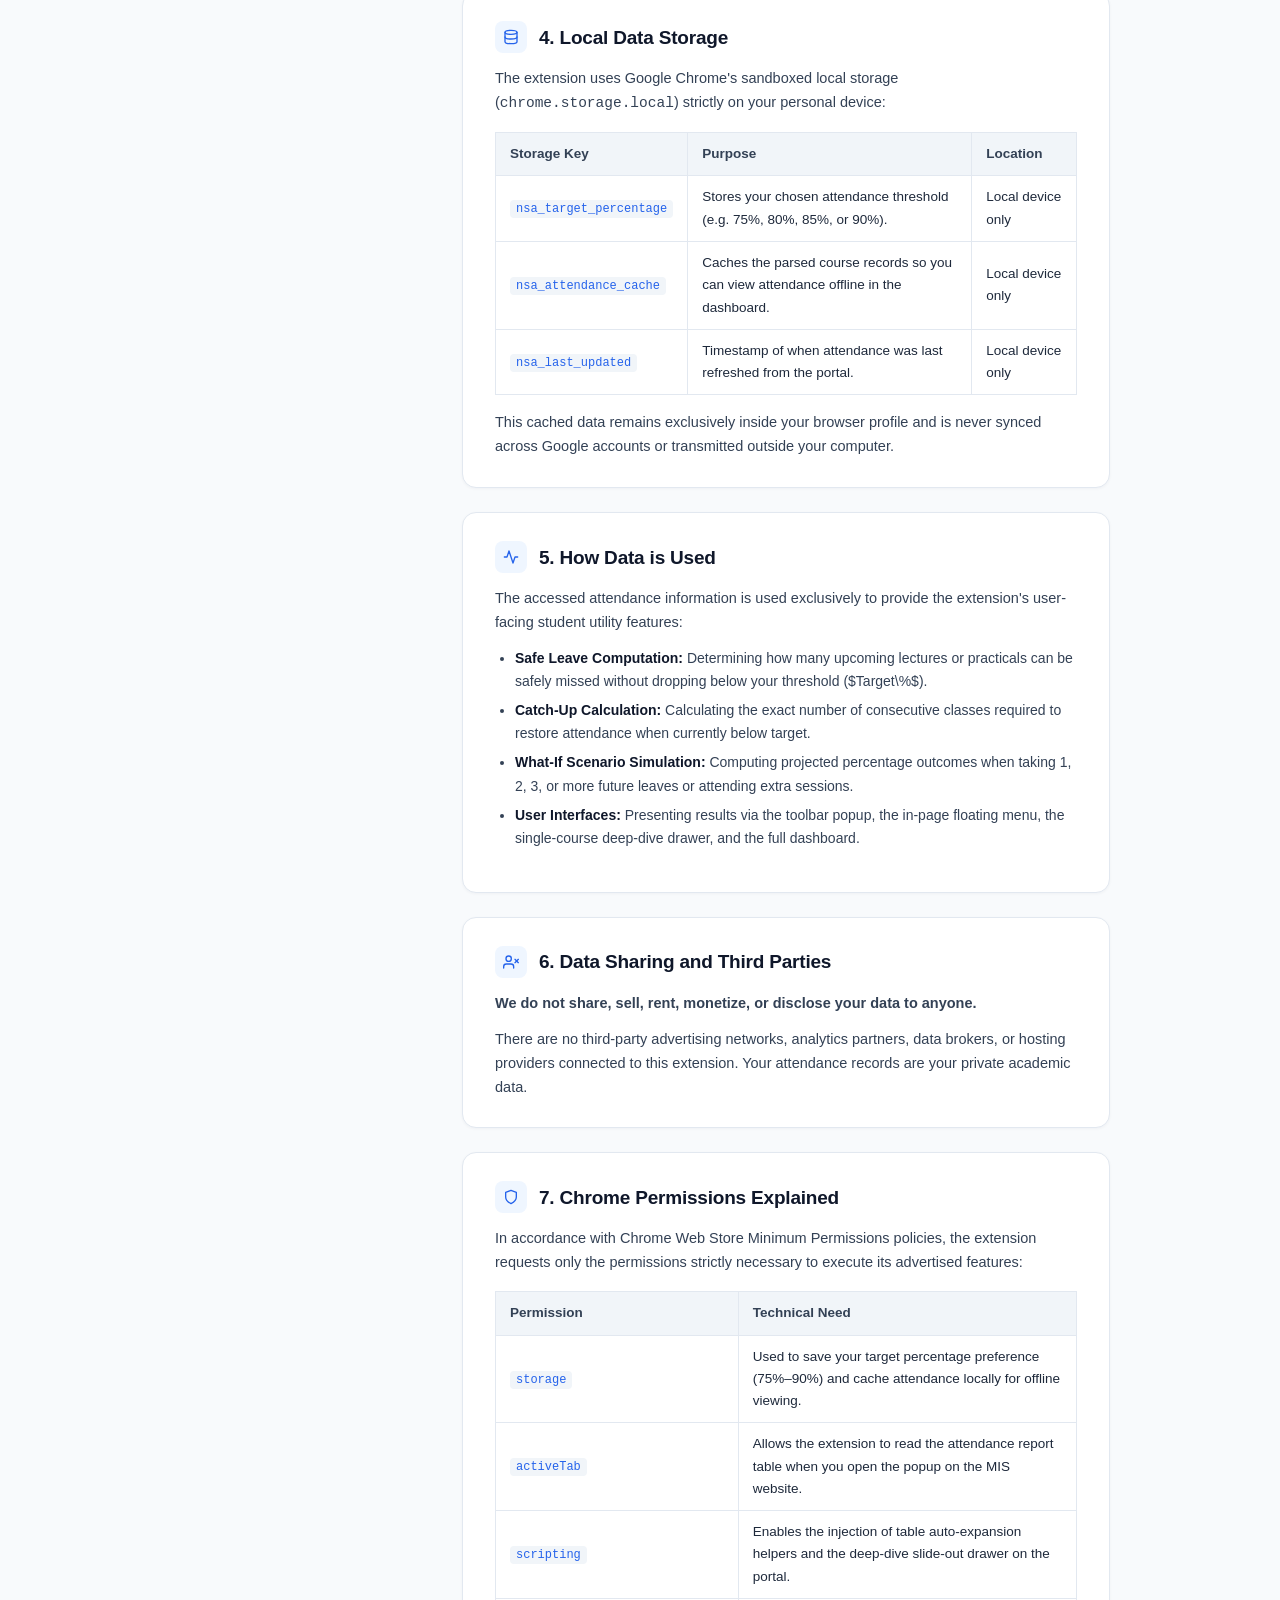
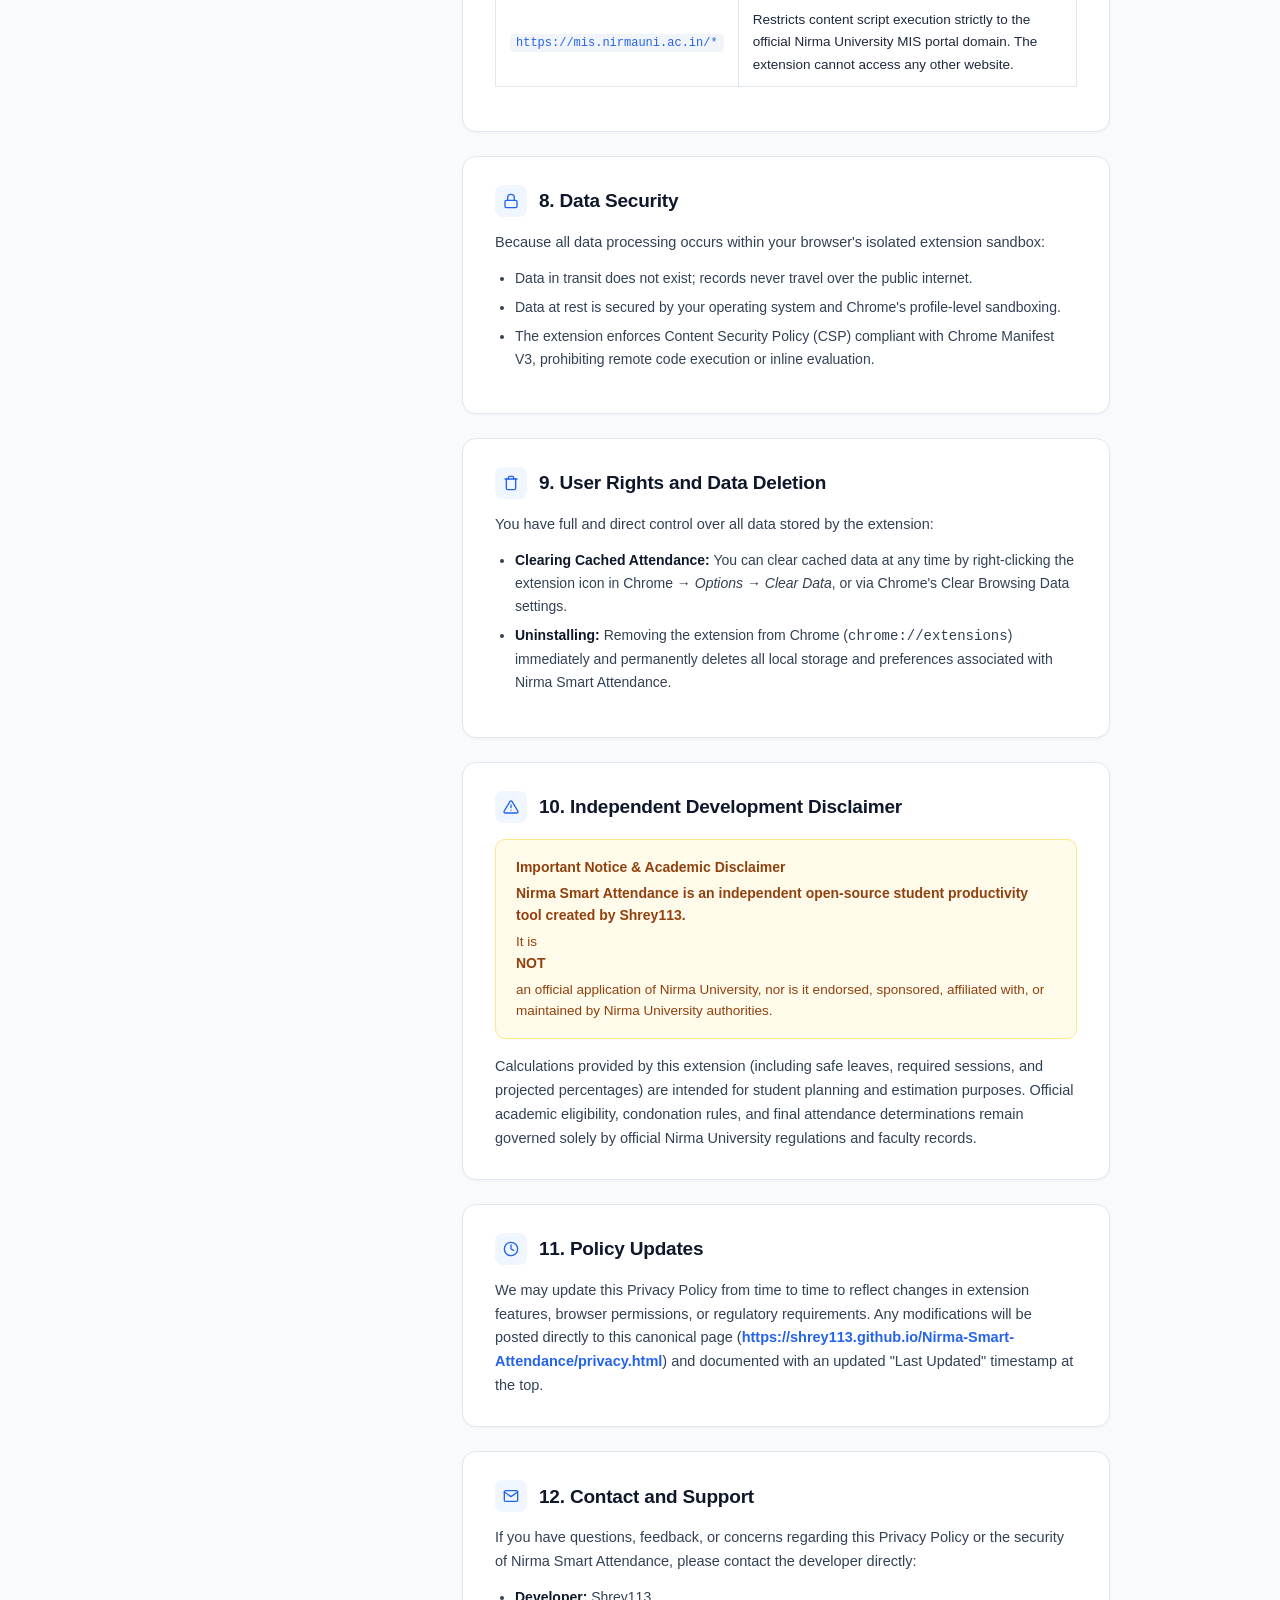
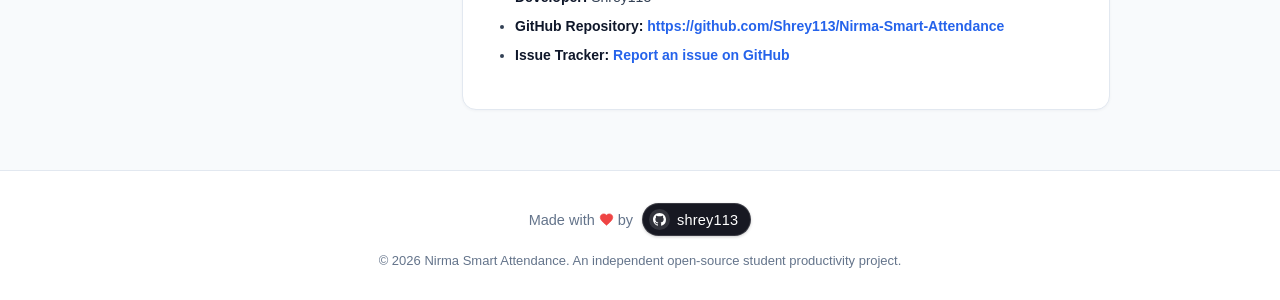
==== commit 271c6370: "docs: add canonical link and update contact info in privacy policy" ====
--- a/privacy.html
+++ b/privacy.html
@@ -4,6 +4,7 @@
   <meta charset="UTF-8">
   <meta name="viewport" content="width=device-width, initial-scale=1.0">
   <title>Privacy Policy - Nirma Smart Attendance</title>
+  <link rel="canonical" href="https://shrey113.github.io/Nirma-Smart-Attendance/privacy.html">
   <link rel="icon" type="image/png" href="assets/icons/icon32.png">
   <style>
     :root {
@@ -715,7 +716,7 @@
           <h2 class="card-title">11. Policy Updates</h2>
         </div>
         <p>
-          We may update this Privacy Policy from time to time to reflect changes in extension features, browser permissions, or regulatory requirements. Any modifications will be posted directly to this page and documented with an updated "Last Updated" timestamp at the top.
+          We may update this Privacy Policy from time to time to reflect changes in extension features, browser permissions, or regulatory requirements. Any modifications will be posted directly to this canonical page (<a href="https://shrey113.github.io/Nirma-Smart-Attendance/privacy.html" target="_blank" rel="noopener" style="color: var(--primary); text-decoration: none; font-weight: 600;">https://shrey113.github.io/Nirma-Smart-Attendance/privacy.html</a>) and documented with an updated "Last Updated" timestamp at the top.
         </p>
       </section>
 
@@ -732,7 +733,6 @@
         </p>
         <ul>
           <li><strong>Developer:</strong> Shrey113</li>
-          <li><strong>Email:</strong> <a href="mailto:shreyp518@gmail.com" style="color: var(--primary); text-decoration: none; font-weight: 600;">shreyp518@gmail.com</a></li>
           <li><strong>GitHub Repository:</strong> <a href="https://github.com/Shrey113/Nirma-Smart-Attendance" target="_blank" rel="noopener" style="color: var(--primary); text-decoration: none; font-weight: 600;">https://github.com/Shrey113/Nirma-Smart-Attendance</a></li>
           <li><strong>Issue Tracker:</strong> <a href="https://github.com/Shrey113/Nirma-Smart-Attendance/issues" target="_blank" rel="noopener" style="color: var(--primary); text-decoration: none; font-weight: 600;">Report an issue on GitHub</a></li>
         </ul>
